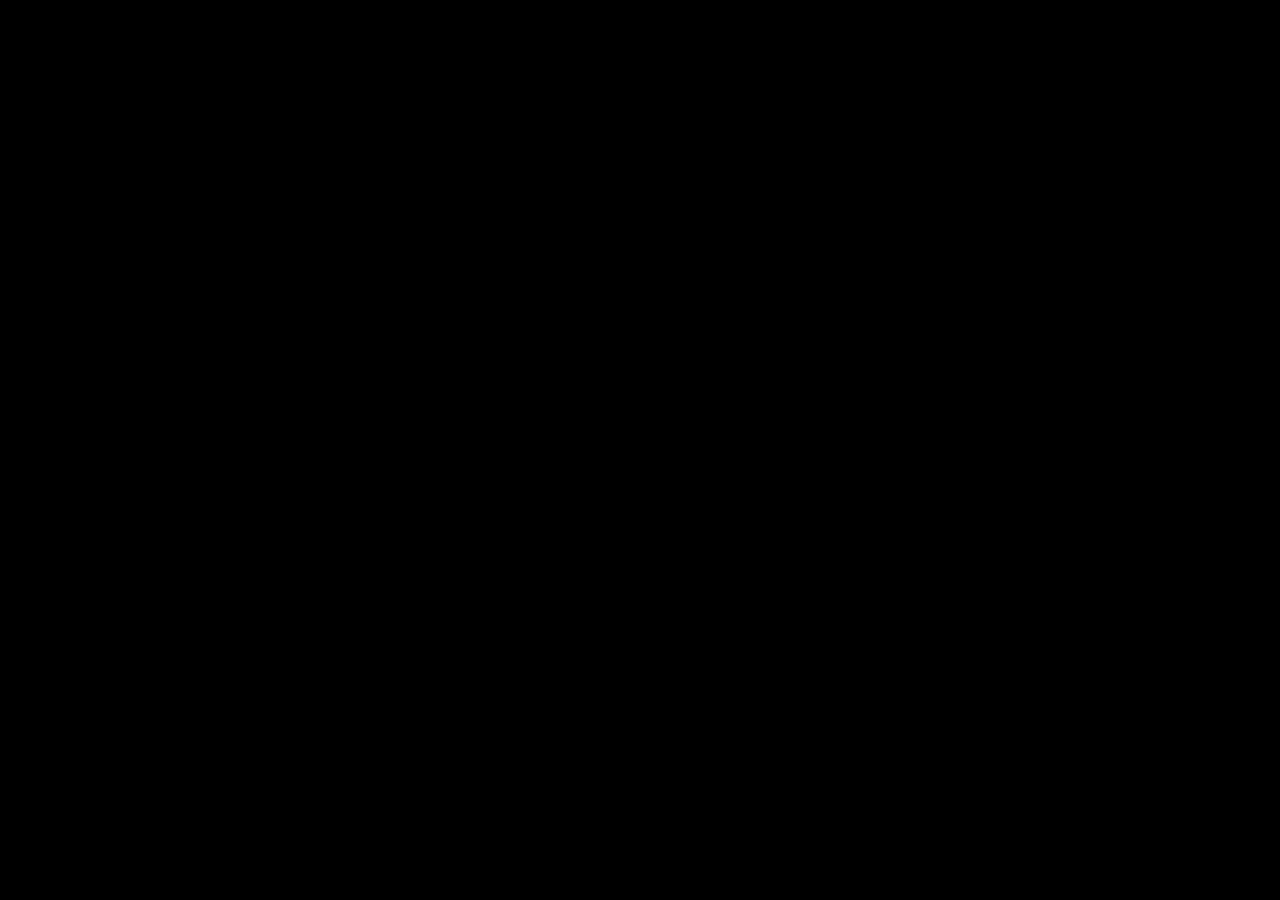
==== public/index.html @ cc5c0714 "primer commit" ====
<!DOCTYPE html>
<html lang="es">
<head>
    <meta charset="UTF-8">
    <meta name="viewport" content="width=device-width, initial-scale=1.0">
    <link rel="stylesheet" href="css/styles.css">
    <title>codelab</title>
</head>
<body>

    <h1>codelab</h1>
    <p>Servidor de experimentos funcionando correctamente.</p>
<script src="js/script.js"></script>
</body>
</html>
---- public/css/styles.css ----
*{box-sizing: border-box;margin:0;padding:0;}
html{
    background-color: black;
}
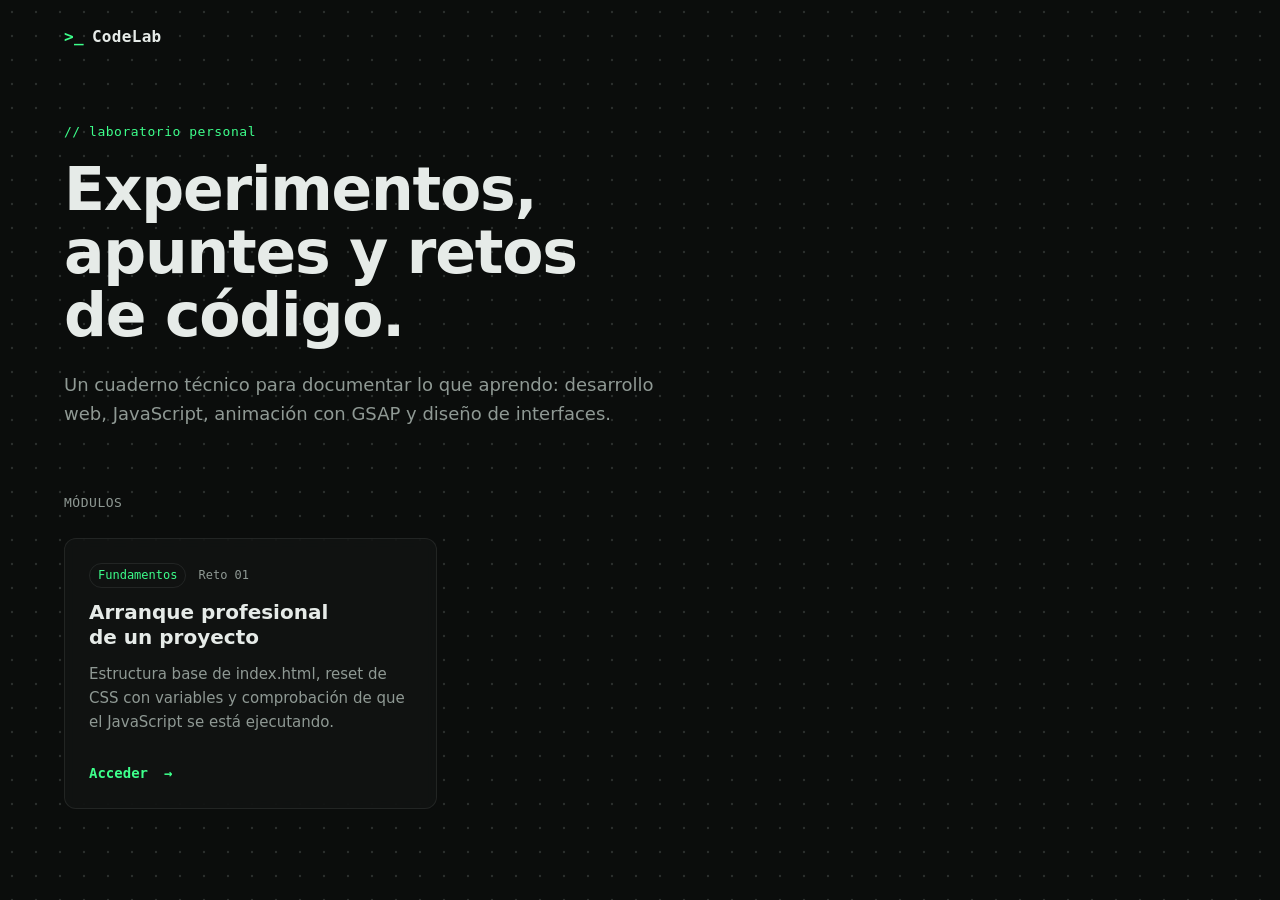
==== commit 28fa2313: "Añade sección de entrada: fondo de puntos reactivo, tarjeta de módulo y página del Reto 01 Co-Author" ====
--- a/public/index.html
+++ b/public/index.html
@@ -1,15 +1,61 @@
-<!DOCTYPE html>
+<!doctype html>
 <html lang="es">
 <head>
-    <meta charset="UTF-8">
-    <meta name="viewport" content="width=device-width, initial-scale=1.0">
-    <link rel="stylesheet" href="css/styles.css">
-    <title>codelab</title>
+  <meta charset="utf-8">
+  <meta name="viewport" content="width=device-width, initial-scale=1">
+  <title>CodeLab · Laboratorio personal de código y diseño</title>
+  <meta name="description" content="Cuaderno técnico de experimentos, apuntes y retos de desarrollo web, animación y diseño de interfaces.">
+  <meta name="theme-color" content="#0b0d0c">
+  <link rel="stylesheet" href="css/styles.css">
+  <!-- type="module" ya se ejecuta en diferido: no necesita defer -->
+  <script type="module" src="js/script.js"></script>
 </head>
 <body>
+  <a class="skip-link" href="#contenido">Saltar al contenido</a>
 
-    <h1>codelab</h1>
-    <p>Servidor de experimentos funcionando correctamente.</p>
-<script src="js/script.js"></script>
+  <!-- Fondo decorativo: oculto a lectores de pantalla -->
+  <canvas class="dot-grid" data-dot-grid aria-hidden="true"></canvas>
+
+  <header class="site-header">
+    <a class="brand" href="./">
+      <span class="brand__mark" aria-hidden="true">&gt;_</span>
+      CodeLab
+    </a>
+  </header>
+
+  <main id="contenido" class="page">
+    <section class="intro" aria-labelledby="intro-title">
+      <p class="eyebrow">// laboratorio personal</p>
+      <h1 id="intro-title" class="intro__title">Experimentos, apuntes y retos de código.</h1>
+      <p class="intro__lead">
+        Un cuaderno técnico para documentar lo que aprendo: desarrollo web, JavaScript,
+        animación con GSAP y diseño de interfaces.
+      </p>
+    </section>
+
+    <section class="modules" aria-labelledby="modulos-title">
+      <h2 id="modulos-title" class="section-label">Módulos</h2>
+
+      <ul class="card-grid" role="list">
+        <li>
+          <article class="card">
+            <p class="card__meta">
+              <span class="tag">Fundamentos</span>
+              <span>Reto 01</span>
+            </p>
+            <h3 class="card__title">Arranque profesional de un proyecto</h3>
+            <p class="card__desc">
+              Estructura base de index.html, reset de CSS con variables y comprobación
+              de que el JavaScript se está ejecutando.
+            </p>
+            <a class="card__link" href="apuntes/arranque-proyecto.html">
+              Acceder<span class="visually-hidden"> a Arranque profesional de un proyecto</span>
+              <span class="card__arrow" aria-hidden="true">→</span>
+            </a>
+          </article>
+        </li>
+      </ul>
+    </section>
+  </main>
 </body>
 </html>
--- a/public/css/styles.css
+++ b/public/css/styles.css
@@ -1,4 +1,379 @@
-*{box-sizing: border-box;margin:0;padding:0;}
-html{
-    background-color: black;
-}+/* ==========================================================
+   1. Tokens ("variables de diseño": valores que se reutilizan)
+   ========================================================== */
+:root {
+  --color-bg: #0b0d0c;
+  --color-surface: rgb(18 22 20 / 0.72);
+  --color-border: rgb(255 255 255 / 0.08);
+  --color-border-strong: rgb(61 255 139 / 0.35);
+  --color-text: #e6ebe8;
+  --color-text-muted: #8f9994;
+  --color-accent: #3dff8b;
+
+  --font-sans: system-ui, -apple-system, "Segoe UI", Roboto, sans-serif;
+  --font-mono: ui-monospace, "SF Mono", "JetBrains Mono", Menlo, Consolas, monospace;
+
+  --space-1: 0.25rem;
+  --space-2: 0.5rem;
+  --space-3: 0.75rem;
+  --space-4: 1rem;
+  --space-6: 1.5rem;
+  --space-8: 2rem;
+  --space-12: 3rem;
+  --space-16: 4rem;
+
+  --radius: 12px;
+  --max-width: 72rem;
+  --gutter: clamp(1rem, 4vw, 2.5rem);
+  --ease: cubic-bezier(0.2, 0.7, 0.2, 1);
+
+  color-scheme: dark;
+}
+
+/* ==========================================================
+   2. Reset mínimo
+   ========================================================== */
+*,
+*::before,
+*::after {
+  box-sizing: border-box;
+  margin: 0;
+  padding: 0;
+}
+
+html {
+  -webkit-text-size-adjust: 100%;
+}
+
+body {
+  min-height: 100dvh;
+  background-color: var(--color-bg);
+  color: var(--color-text);
+  font-family: var(--font-sans);
+  font-size: 1rem;
+  line-height: 1.6;
+  -webkit-font-smoothing: antialiased;
+}
+
+img,
+svg,
+canvas {
+  display: block;
+  max-width: 100%;
+}
+
+a {
+  color: inherit;
+}
+
+/* Sin JS (o antes de que cargue) se ve una cuadrícula estática con CSS.
+   Cuando el canvas está activo, main.js añade .has-dot-grid y se quita. */
+html:not(.has-dot-grid) body {
+  background-image: radial-gradient(rgb(140 150 145 / 0.25) 1.2px, transparent 1.6px);
+  background-size: 24px 24px;
+  background-position: 12px 12px;
+}
+
+/* ==========================================================
+   3. Utilidades de accesibilidad
+   ========================================================== */
+.visually-hidden {
+  position: absolute;
+  width: 1px;
+  height: 1px;
+  overflow: hidden;
+  clip-path: inset(50%);
+  white-space: nowrap;
+}
+
+.skip-link {
+  position: absolute;
+  top: var(--space-2);
+  left: var(--space-2);
+  z-index: 10;
+  padding: var(--space-2) var(--space-4);
+  background: var(--color-accent);
+  color: var(--color-bg);
+  border-radius: 6px;
+  transform: translateY(-200%);
+}
+
+.skip-link:focus {
+  transform: none;
+}
+
+:focus-visible {
+  outline: 2px solid var(--color-accent);
+  outline-offset: 3px;
+}
+
+/* ==========================================================
+   4. Fondo de puntos
+   ========================================================== */
+.dot-grid {
+  position: fixed;
+  inset: 0;
+  width: 100%;
+  height: 100%;
+  z-index: -1;
+  pointer-events: none;
+}
+
+/* ==========================================================
+   5. Layout
+   ========================================================== */
+.site-header,
+.page {
+  width: min(100% - 2 * var(--gutter), var(--max-width));
+  margin-inline: auto;
+}
+
+.site-header {
+  padding-block: var(--space-6);
+}
+
+.brand {
+  display: inline-flex;
+  align-items: center;
+  gap: var(--space-2);
+  font-family: var(--font-mono);
+  font-weight: 600;
+  text-decoration: none;
+  letter-spacing: 0.02em;
+}
+
+.brand__mark {
+  color: var(--color-accent);
+}
+
+.page {
+  padding-block: var(--space-12) var(--space-16);
+}
+
+/* ==========================================================
+   6. Intro
+   ========================================================== */
+.intro {
+  max-width: 44rem;
+  margin-bottom: var(--space-16);
+}
+
+.eyebrow,
+.section-label {
+  font-family: var(--font-mono);
+  font-size: 0.8125rem;
+  font-weight: 500;
+  letter-spacing: 0.04em;
+  color: var(--color-accent);
+}
+
+.eyebrow {
+  margin-bottom: var(--space-4);
+}
+
+.intro__title {
+  font-size: clamp(2rem, 5.5vw, 3.75rem);
+  line-height: 1.05;
+  letter-spacing: -0.02em;
+  font-weight: 650;
+  text-wrap: balance;
+}
+
+.intro__lead {
+  margin-top: var(--space-6);
+  max-width: 38rem;
+  font-size: clamp(1rem, 1.6vw, 1.125rem);
+  color: var(--color-text-muted);
+}
+
+/* ==========================================================
+   7. Tarjetas
+   ========================================================== */
+.section-label {
+  margin-bottom: var(--space-6);
+  text-transform: uppercase;
+  color: var(--color-text-muted);
+}
+
+.card-grid {
+  list-style: none;
+  display: grid;
+  grid-template-columns: repeat(auto-fill, minmax(min(100%, 20rem), 1fr));
+  gap: var(--space-4);
+}
+
+.card {
+  position: relative; /* referencia para el enlace estirado */
+  display: flex;
+  flex-direction: column;
+  gap: var(--space-3);
+  height: 100%;
+  padding: var(--space-6);
+  background: var(--color-surface);
+  border: 1px solid var(--color-border);
+  border-radius: var(--radius);
+  backdrop-filter: blur(6px);
+  transition: border-color 0.25s var(--ease), transform 0.25s var(--ease);
+}
+
+.card:hover,
+.card:focus-within {
+  border-color: var(--color-border-strong);
+}
+
+.card__meta {
+  display: flex;
+  align-items: center;
+  gap: var(--space-3);
+  font-family: var(--font-mono);
+  font-size: 0.75rem;
+  color: var(--color-text-muted);
+}
+
+.tag {
+  padding: 0.125rem var(--space-2);
+  border: 1px solid var(--color-border);
+  border-radius: 999px;
+  color: var(--color-accent);
+}
+
+.card__title {
+  font-size: 1.25rem;
+  line-height: 1.25;
+  font-weight: 600;
+  text-wrap: balance;
+}
+
+.card__desc {
+  color: var(--color-text-muted);
+  font-size: 0.9375rem;
+}
+
+.card__link {
+  margin-top: auto;
+  padding-top: var(--space-4);
+  display: inline-flex;
+  align-items: center;
+  gap: var(--space-2);
+  font-family: var(--font-mono);
+  font-size: 0.875rem;
+  font-weight: 600;
+  color: var(--color-accent);
+  text-decoration: none;
+}
+
+/* Enlace estirado: toda la tarjeta es clicable, pero en el HTML
+   sigue habiendo un único enlace (mejor para teclado y lectores) */
+.card__link::after {
+  content: "";
+  position: absolute;
+  inset: 0;
+  border-radius: inherit;
+}
+
+.card__link:focus-visible {
+  outline: none;
+}
+
+.card:has(.card__link:focus-visible) {
+  outline: 2px solid var(--color-accent);
+  outline-offset: 3px;
+}
+
+.card__arrow {
+  transition: transform 0.25s var(--ease);
+}
+
+.card:hover .card__arrow {
+  transform: translateX(4px);
+}
+
+@media (prefers-reduced-motion: reduce) {
+  *,
+  *::before,
+  *::after {
+    transition-duration: 0.01ms !important;
+  }
+}
+
+/* ==========================================================
+   8. Páginas de apuntes
+   ========================================================== */
+.doc > * {
+  max-width: 46rem;
+}
+
+.doc h2 {
+  margin-top: var(--space-12);
+  margin-bottom: var(--space-4);
+  font-size: 1.375rem;
+  line-height: 1.25;
+}
+
+.doc p,
+.doc ul,
+.doc ol {
+  margin-bottom: var(--space-4);
+  color: var(--color-text-muted);
+}
+
+.doc ul,
+.doc ol {
+  padding-left: var(--space-6);
+}
+
+.doc strong {
+  color: var(--color-text);
+}
+
+.doc code {
+  font-family: var(--font-mono);
+  font-size: 0.875em;
+  padding: 0.1em 0.35em;
+  border-radius: 4px;
+  background: rgb(255 255 255 / 0.06);
+  color: var(--color-text);
+}
+
+.doc pre {
+  margin-bottom: var(--space-4);
+  padding: var(--space-4);
+  overflow-x: auto;
+  background: rgb(0 0 0 / 0.5);
+  border: 1px solid var(--color-border);
+  border-radius: var(--radius);
+  font-family: var(--font-mono);
+  font-size: 0.8125rem;
+  line-height: 1.7;
+  tab-size: 2;
+}
+
+.doc pre code {
+  padding: 0;
+  background: none;
+}
+
+.doc details {
+  margin-bottom: var(--space-3);
+  padding: var(--space-3) var(--space-4);
+  background: var(--color-surface);
+  border: 1px solid var(--color-border);
+  border-radius: var(--radius);
+}
+
+.doc summary {
+  cursor: pointer;
+  font-weight: 600;
+  color: var(--color-text);
+}
+
+.doc details[open] summary {
+  margin-bottom: var(--space-3);
+}
+
+.doc .back-link {
+  font-family: var(--font-mono);
+  font-size: 0.875rem;
+  color: var(--color-accent);
+  text-decoration: none;
+}
